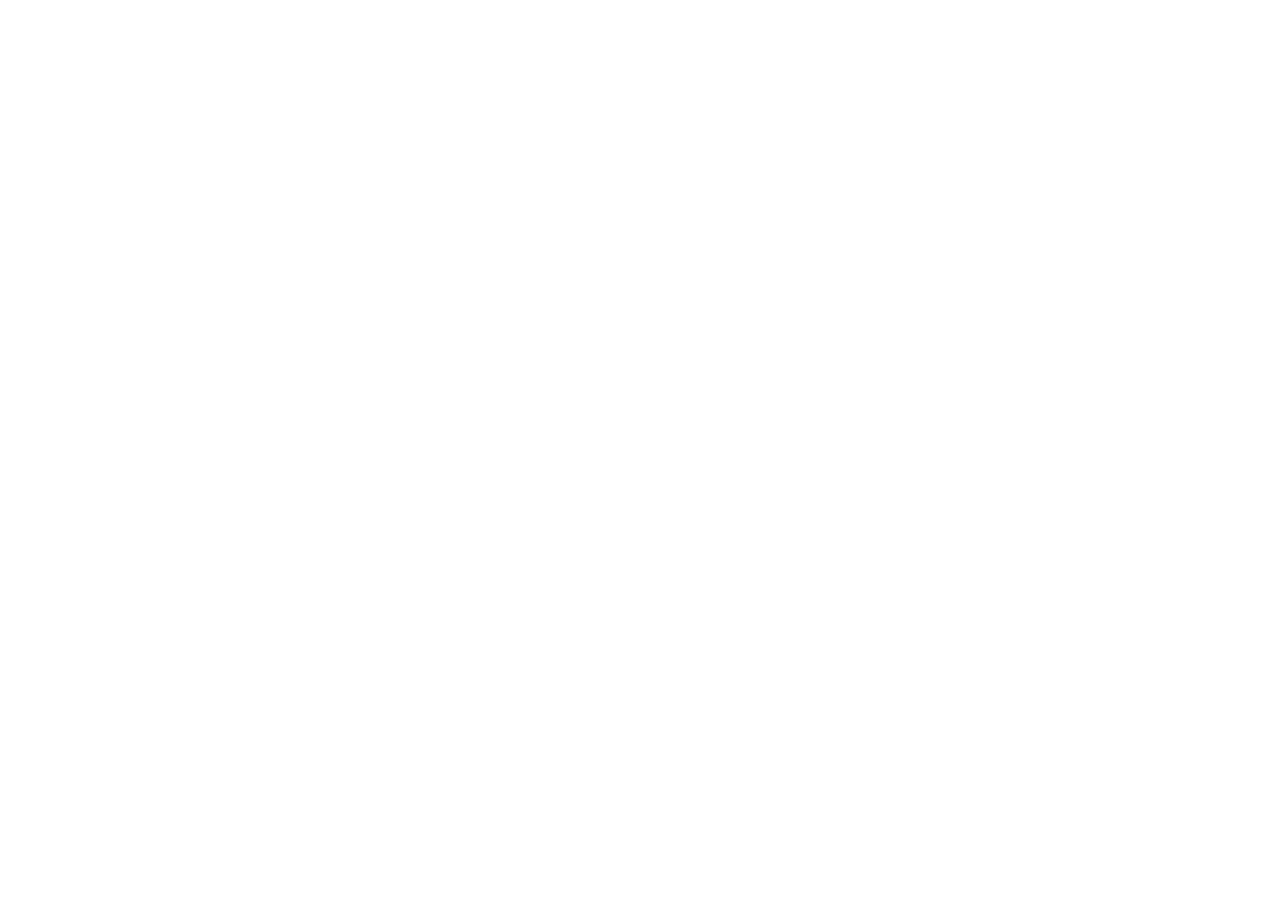
==== main.html @ c7d86514 "initializing project" ====
<!DOCTYPE html>
<html lang="en">
<head>
  <meta charset="UTF-8">
  <meta name="viewport" content="width=device-width, initial-scale=1.0">
  <link rel="stylesheet" href="style.css">
  <title>Arsen Tattoo Studio</title>
</head>
<body>
  
</body>
</html>
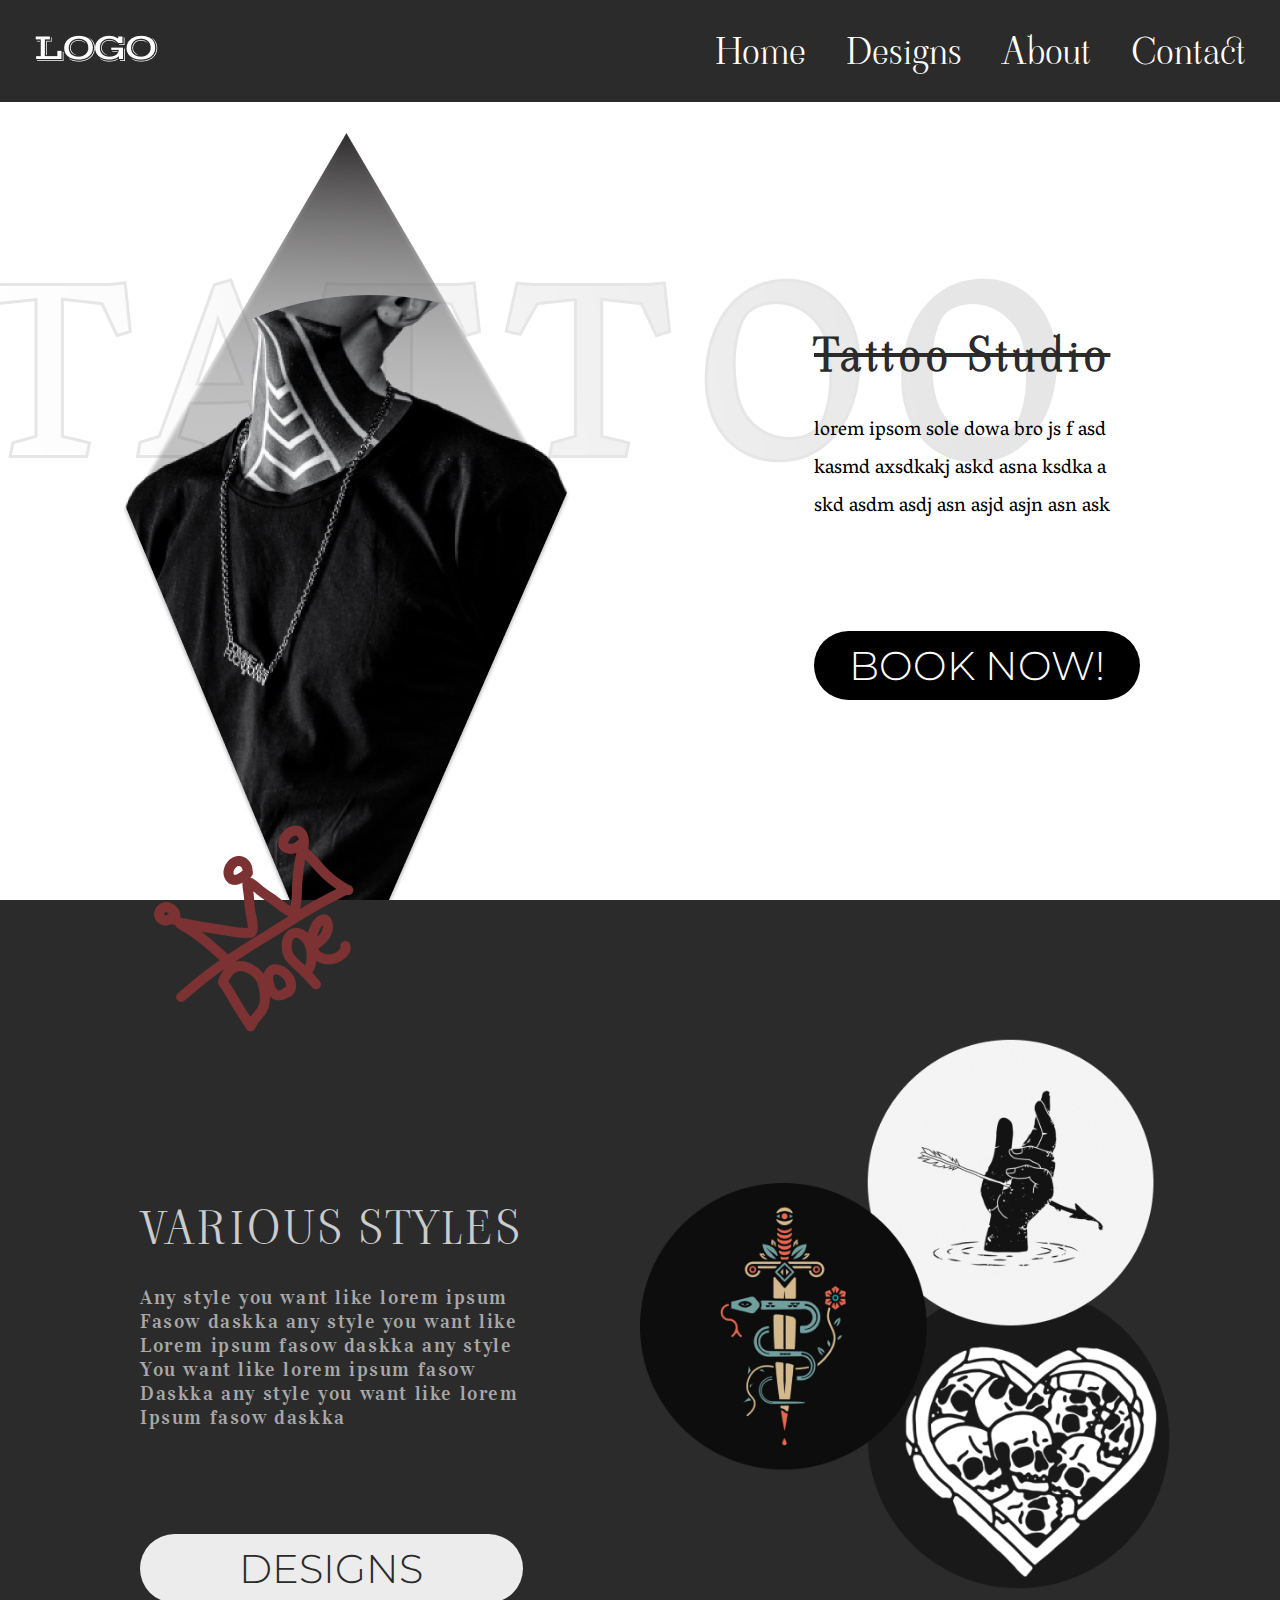
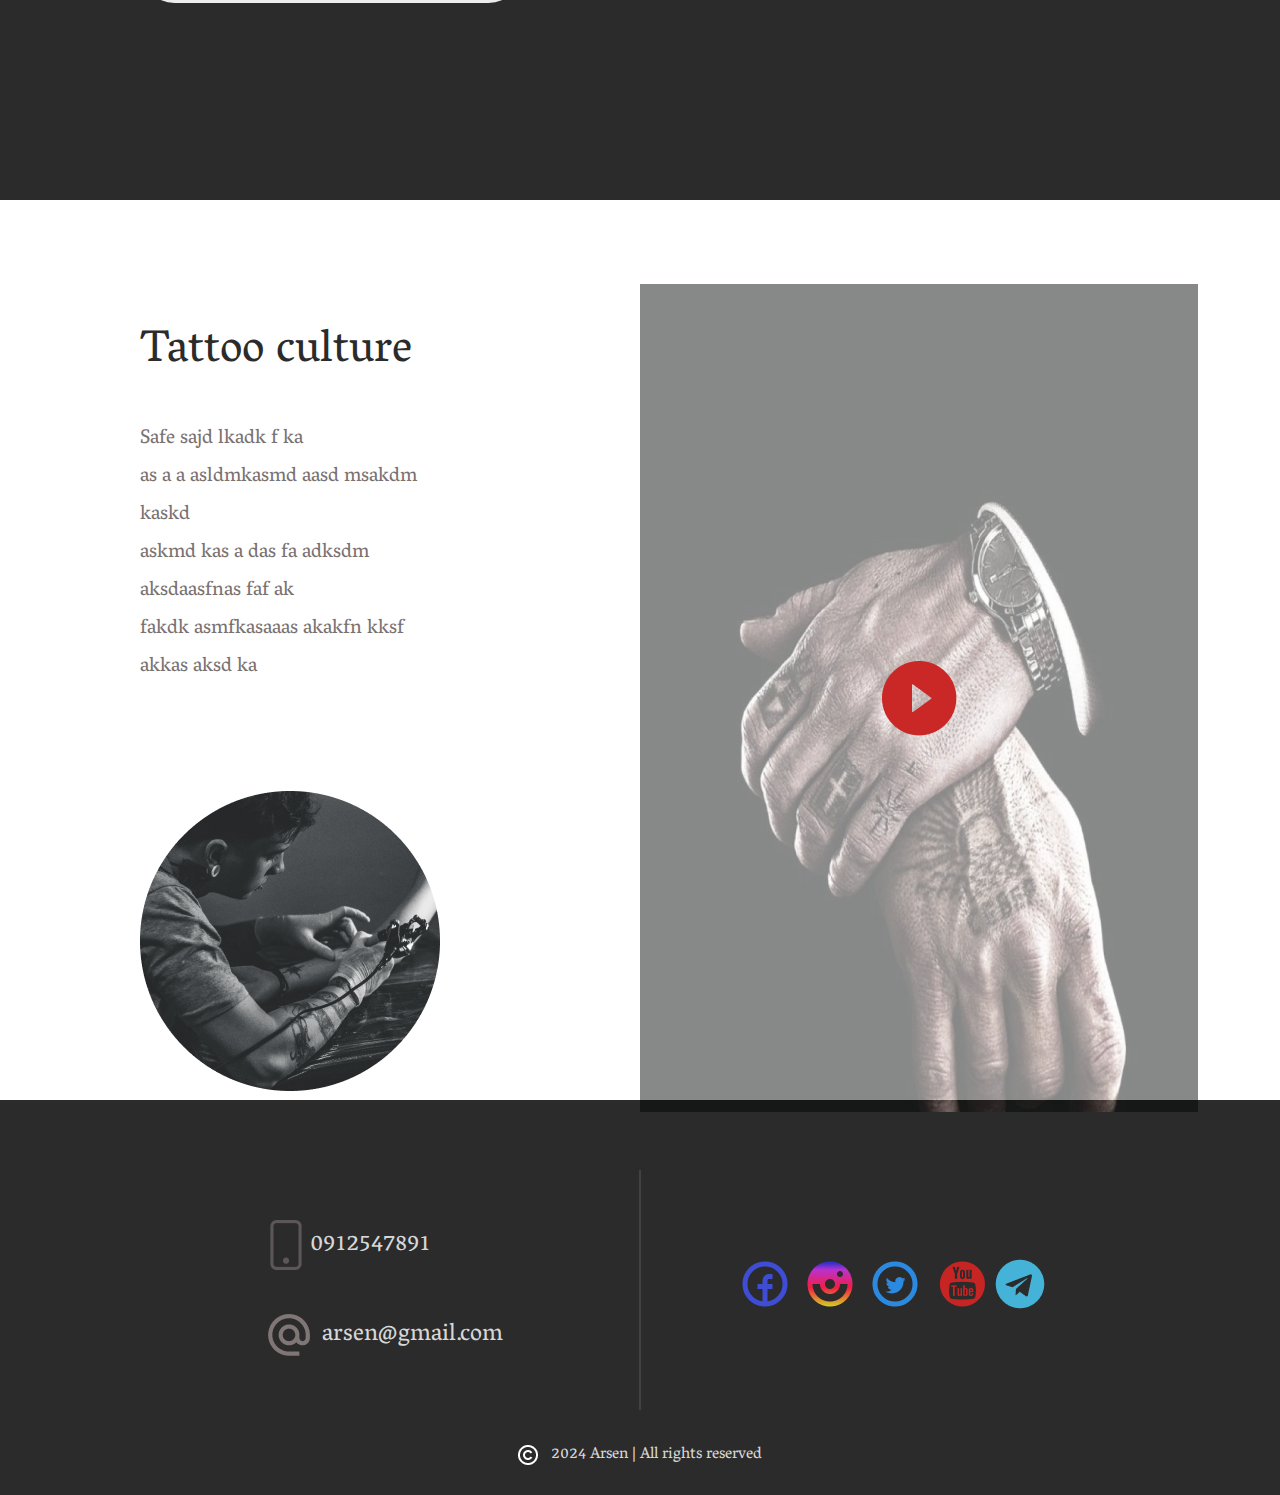
==== commit 204bd783: "add home page" ====
--- a/main.html
+++ b/main.html
@@ -7,6 +7,72 @@
   <title>Arsen Tattoo Studio</title>
 </head>
 <body>
-  
+  <header class="header">
+    <div class="header-block">
+      <img src="assets/logos_icons/main-logo.png" alt="logo">
+    </div>
+    <div class="header-list">
+      <li class="header-list__item">Home</li>
+      <li class="header-list__item">Designs</li>
+      <li class="header-list__item">About</li>
+      <li class="header-list__item">Contact</li>
+    </div>
+  </header>
+
+  <section class="main wrapper">
+    <div class="main-info">
+      <div class="main-info__about">
+        <h2 class="main-title"><s>Tattoo Studio</s></h2>
+        <p class="main-text">lorem ipsom sole dowa bro js f asd <br> kasmd axsdkakj askd asna ksdka a <br> skd asdm asdj asn asjd asjn asn  ask</p>
+        <button class="main-button">Book Now!</button>
+      </div>
+    </div>
+  </section>
+
+  <section class="styles wrapper">
+    <img src="assets/logos_icons/dope.png" alt="dope" class="dope">
+    <div class="styles-info">
+      <div class="styles-info__about">
+        <h2 class="styles-title">various Styles</h2>
+        <p class="styles-text">Any style you want like lorem ipsum <br> Fasow daskka any style you want like <br> Lorem ipsum fasow daskka any style <br> You want like lorem ipsum fasow <br> Daskka any style you want like lorem <br> Ipsum fasow daskka</p>
+        <button class="styles-button">Designs</button>
+      </div>
+    </div>
+  </section>
+
+  <section class="culture wrapper">
+    <div class="culture-info">
+      <div class="culture-info__about">
+        <h2 class="culture-title">Tattoo culture</h2>
+        <p class="culture-text">Safe sajd  lkadk f ka <br> as a a  asldmkasmd aasd msakdm kaskd <br> askmd kas a das fa adksdm aksdaasfnas faf ak <br> fakdk asmfkasaaas  akakfn kksf akkas  aksd ka</p>
+        <img src="assets/images/culture.png" alt="culture" class="culture-img">
+      </div>
+    </div>
+
+    <div class="culture-video">
+      <img src="assets/images/video.png" alt="video" class="culture-video__png">
+    </div>
+  </section>
+
+  <footer class="footer wrapper">
+    <div class="footer-main">
+
+      <div class="footer-item">
+        <div class="footer-item__creds">
+          <p class="footer-contact"><img src="assets/logos_icons/phone.png" alt="phone" class="footer-phone__png">0912547891</p>
+          <p class="footer-contact footer-email"><img src="assets/logos_icons/email.png" alt="email" class="footer-email__png">arsen@gmail.com</p>
+        </div>
+      </div>
+
+      <div class="footer-item">
+        <li class="footer-social"><img src="assets/logos_icons/facebook.png" alt="social__png" class="footer-social__png"></li>
+        <li class="footer-social"><img src="assets/logos_icons/instagram.png" alt="social__png" class="footer-social__png"></li>
+        <li class="footer-social"><img src="assets/logos_icons/twitter.png" alt="social__png" class="footer-social__png"></li>
+        <li class="footer-social"><img src="assets/logos_icons/youtube.png" alt="social__png" class="footer-social__png"></li>
+        <li class="footer-social"><img src="assets/logos_icons/telegram.png" alt="social__png" class="footer-social__png"></li>
+      </div>
+    </div>
+    <p class="footer-rights"><img src="assets/logos_icons/rights.png" alt="rights" class="footer-rights__logo">2024 Arsen | All rights reserved</p>
+  </footer>
 </body>
 </html>--- a/style.css
+++ b/style.css
@@ -0,0 +1,317 @@
+@import url('https://fonts.googleapis.com/css2?family=Viaoda+Libre&display=swap');
+@import url('https://fonts.googleapis.com/css2?family=Vesper+Libre:wght@400;500;700;900&display=swap');
+@import url('https://fonts.googleapis.com/css2?family=Montserrat:ital,wght@0,100..900;1,100..900&display=swap');
+@import url('https://fonts.googleapis.com/css2?family=Vidaloka&display=swap');
+
+* {
+  margin: 0;
+  padding: 0;
+  box-sizing: border-box;
+}
+
+html {
+  transition: all 0.3s ease-in-out;
+  scroll-behavior: smooth;
+}
+
+body {
+  font-family: 'Inter', sans-serif;
+  color: #292929;
+  transition: all 0.3s ease-in-out;
+}
+
+a, ul, li {
+  color: inherit;
+  text-decoration: none;
+  list-style: none;
+}
+
+/* _____________HEADER_____________ */
+
+.header {
+  display: flex;
+  align-items: center;
+  justify-content: space-between;
+  padding: 25px 35px;
+  background-color: #2B2B2B;
+  color: #fff;
+  font-family: "Viaoda Libre", serif;
+  font-weight: 400;
+  font-style: normal;
+  position: fixed;
+  z-index: 2;
+  width: 100%;
+}
+
+.header-list {
+  display: flex;
+  gap: 40px;
+}
+.header-list__item {
+  text-align: center;
+  font-size: 37px;
+  cursor: pointer;
+}
+.header-list__item:hover {
+  color: #D73131;
+  transition: all 0.2s ease-in-out;
+}
+/* ____________________________________________ */
+
+.wrapper {
+  padding: 0 140px;
+}
+
+/* _____________MAIN_____________ */
+
+.main {
+  background-image: url("assets/images/Home.jpg");
+  background-repeat: no-repeat;
+  width: 100%;
+  height: 100vh;
+}
+
+.main-info {
+  display: flex;
+  flex-direction: column;
+  justify-content: flex-end;
+  align-items: flex-end;
+  height: 100%;
+  padding-bottom: 200px;
+  gap: 80px;
+}
+.main-info__about {
+  display: flex;
+  flex-direction: column;
+  align-items: center;
+  justify-content: center;
+  gap: 25px;
+}
+
+.main-title {
+  font-family: "Viaoda Libre", serif;
+  font-weight: 900;
+  font-style: normal;
+  font-size: 45px;
+  color: #2B2B2B;
+  letter-spacing: 0.3rem;
+  width: 100%;
+}
+.main-text {
+  font-family: "Vesper Libre", serif;
+  font-weight: 400;
+  font-style: normal;
+  font-size: 20px;
+  color: #000;
+  width: 100%;
+  padding-bottom: 80px;
+}
+
+.main-button {
+  width: 100%;
+  border: none;
+  border-radius: 100px;
+  padding: 10px 35px;
+  background-color: #000;
+  color: #fff;
+  font-family: "Montserrat", sans-serif;
+  font-weight: 300;
+  font-size: 40px;
+  text-transform: uppercase;
+  cursor: pointer;
+  transition: all 0.2s ease-in-out;
+}
+.main-button:hover {
+  background-color: #2B2B2B;
+  transition: all 0.2s ease-in-out;
+  transform: scale(1.05);
+}
+
+/* _____________STYLES_____________ */
+
+.styles {
+  background-image: url("assets/images/styles.jpg");
+  background-repeat: no-repeat;
+  background-position: center;
+  background-size: contain;
+  background-color: #2B2B2B;
+  width: 100%;
+  height: 100vh;
+}
+
+.dope {
+  position: absolute;
+  transform: translateY(-80px);
+}
+
+.styles-info {
+  display: flex;
+  flex-direction: column;
+  justify-content: center;
+  align-items: start;
+  height: 100%;
+  padding-top: 100px;
+  gap: 80px;
+}
+
+.styles-info__about {
+  display: flex;
+  flex-direction: column;
+  align-items: start;
+  justify-content: center;
+  gap: 25px;
+}
+
+.styles-title {
+  color: #CBCBCB;
+  text-transform: uppercase;
+  font-family: "Viaoda Libre", serif;
+  font-weight: 400;
+  font-style: normal;
+  font-size: 45px;
+  letter-spacing: 0.2rem;
+  width: 100%;
+}
+
+.styles-text {
+  color: #A8A8A8;
+  font-family: "Vidaloka", serif;
+  font-weight: 400;
+  font-style: normal;
+  font-size: 20px;
+  width: 100%;
+  padding-bottom: 80px;
+  letter-spacing: 0.1rem;
+}
+
+.styles-button {
+  width: 100%;
+  border: none;
+  border-radius: 100px;
+  padding: 10px 35px;
+  background-color: #ECECEC;
+  color: #2B2B2B;
+  font-family: "Montserrat", sans-serif;
+  font-weight: 300;
+  font-size: 40px;
+  text-transform: uppercase;
+  cursor: pointer;
+  transition: all 0.2s ease-in-out;
+}
+.styles-button:hover {
+  transition: all 0.2s ease-in-out;
+  transform: scale(1.05);
+}
+
+/* _____________CULTURE_____________ */
+
+.culture {
+  background-color: #fff;
+  width: 100%;
+  height: 100vh;
+  display: flex;
+  justify-content: space-between;
+  align-items: center;
+  gap: 200px;
+}
+
+.culture-info {
+  display: flex;
+  flex-direction: column;
+  justify-content: center;
+  align-items: start;
+  height: 100%;
+  padding-top: 100px;
+  gap: 80px;
+}
+
+.culture-info__about {
+  display: flex;
+  flex-direction: column;
+  align-items: start;
+  justify-content: center;
+  gap: 25px;
+}
+
+.culture-title {
+  color: #2B2B2B;
+  font-family: "Vesper Libre", serif;
+  font-weight: 400;
+  font-style: normal;
+  font-size: 45px;
+  width: 100%;
+}
+
+.culture-text {
+  color: #797272;
+  font-family: "Vesper Libre", serif;
+  font-weight: 400;
+  font-style: normal;
+  font-size: 20px;
+  width: 100%;
+  padding-bottom: 80px;
+}
+
+.culture-video {
+  padding-top: 100px;
+}
+.culture-video__png {
+  cursor: pointer;
+}
+
+/* _____________FOOTER_____________ */
+
+.footer {
+  display: flex;
+  flex-direction: column;
+  align-items: center;
+  justify-content: center;
+  background-color: #2b2b2b;
+  gap: 30px;
+  padding-top: 70px;
+  padding-bottom: 25px;
+  color: #D7D7D7;
+  font-family: "Vesper Libre", serif;
+}
+
+.footer-main {
+  display: flex;
+  justify-content: space-between;
+  align-items: center;
+  width: 100%;
+}
+
+.footer-item {
+  display: flex;
+  align-items: center;
+  justify-content: center;
+  width: 100%;
+  padding: 50px;
+  gap: 5px;
+}
+.footer-item:first-child {
+  border-right: 2px solid #434242;
+}
+.footer-item__creds {
+  display: flex;
+  flex-direction: column;
+  align-items: start;
+  gap: 40px;
+  font-size: 24px;
+}
+.footer-contact {
+  display: flex;
+  align-items: center;
+  justify-content: center;
+  gap: 8px;
+}
+.footer-email {
+  transform: translateX(-6px);
+}
+
+.footer-rights {
+  display: flex;
+  align-items: center;
+  justify-content: center;
+  gap: 13px;
+}